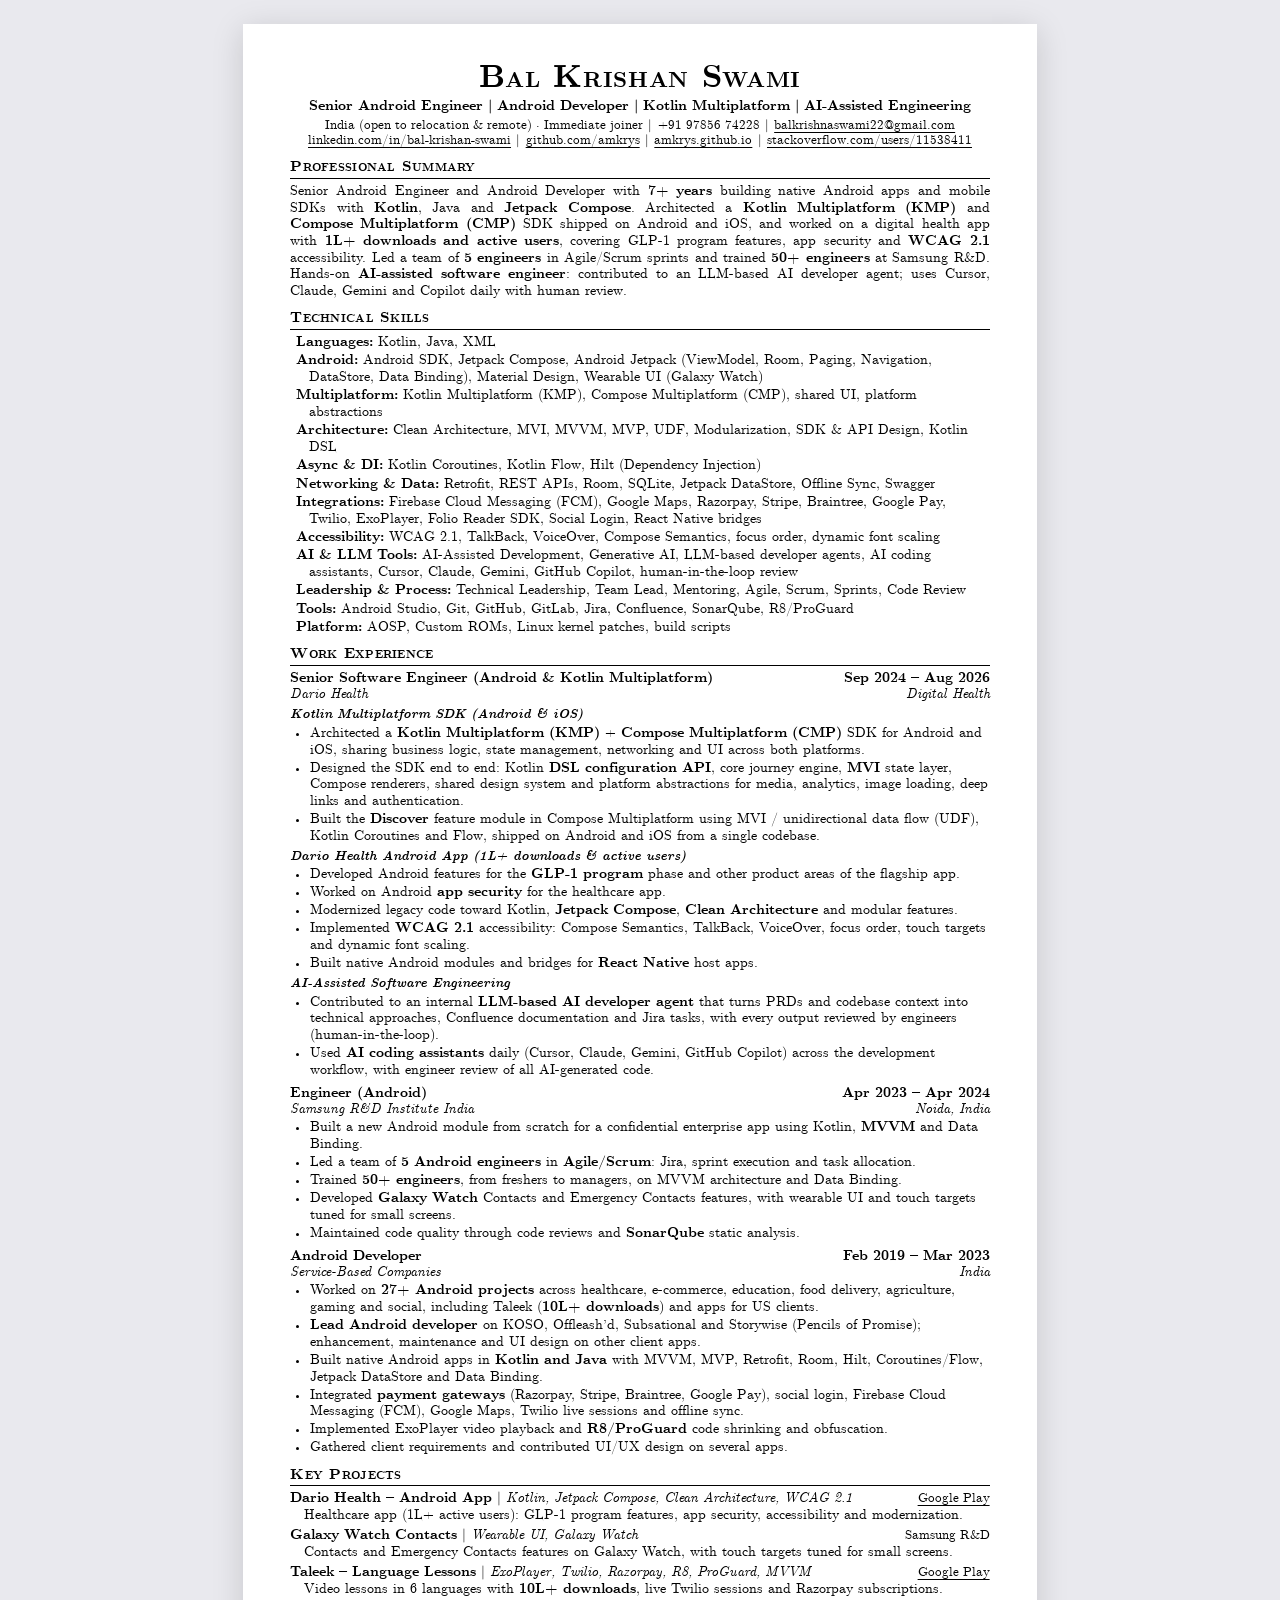
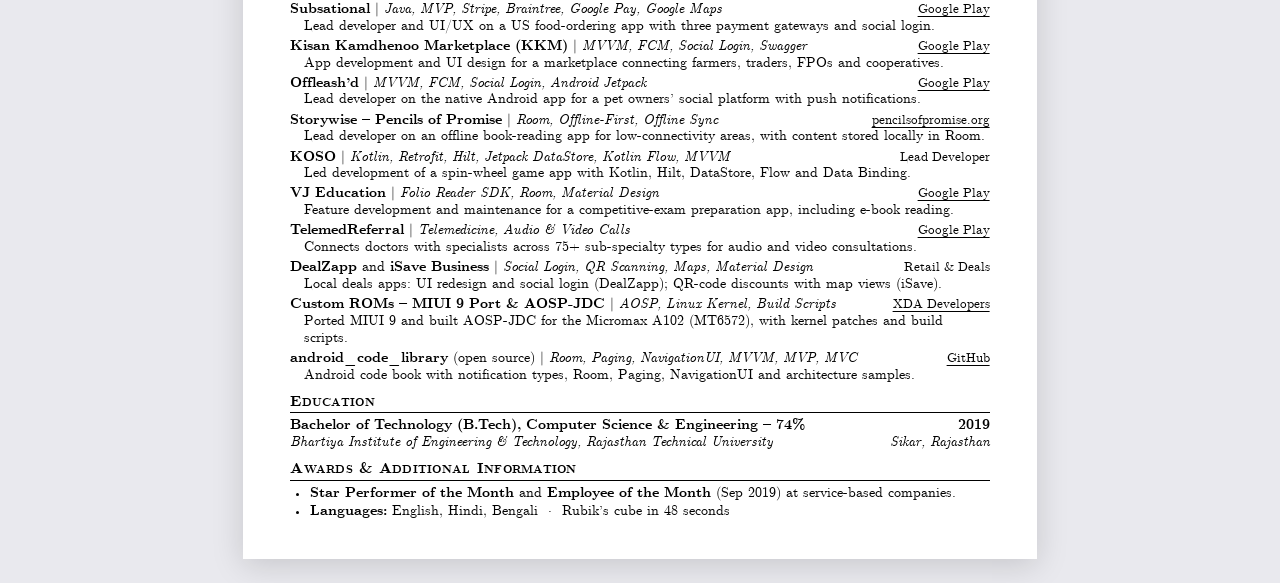
==== resume/master.html @ 357f17d6 "Add resume sources and PDF build script - master.html: two-page ATS-friendly master resume (Computer" ====
<!DOCTYPE html>
<html lang="en">
<head>
<meta charset="utf-8">
<meta name="viewport" content="width=device-width, initial-scale=1">
<title>Bal Krishan Swami – Senior Android Engineer – Resume</title>
<meta name="author" content="Bal Krishan Swami">
<meta name="description" content="Senior Android Engineer / Senior Android Developer resume: Kotlin, Jetpack Compose, Kotlin Multiplatform, Compose Multiplatform, mobile SDKs, AI-assisted engineering, Agile/Scrum team lead.">
<meta name="robots" content="noindex">
<style>
    /* Computer Modern, same face as the LaTeX template */
    @font-face { font-family: "CMU Serif"; src: url("fonts/cmunrm.woff") format("woff"); font-weight: 400; font-style: normal; }
    @font-face { font-family: "CMU Serif"; src: url("fonts/cmunbx.woff") format("woff"); font-weight: 700; font-style: normal; }
    @font-face { font-family: "CMU Serif"; src: url("fonts/cmunti.woff") format("woff"); font-weight: 400; font-style: italic; }
    @font-face { font-family: "CMU Serif"; src: url("fonts/cmunbi.woff") format("woff"); font-weight: 700; font-style: italic; }

    @page { size: A4; margin: 10mm 12.5mm 10mm; }

    * { box-sizing: border-box; }
    html { -webkit-print-color-adjust: exact; print-color-adjust: exact; }
    body {
        margin: 0; color: #000; background: #fff;
        font-family: "CMU Serif", "Latin Modern Roman", "Times New Roman", serif;
        font-size: 10.2pt; line-height: 1.23;
        /* ATS: no ligatures, so "fi", "fl", "ffl" extract as plain letters */
        font-variant-ligatures: none; font-feature-settings: "liga" 0, "clig" 0, "dlig" 0;
        hyphens: none;
    }
    .page { max-width: 185mm; margin: 0 auto; }
    @media screen { body { background: #e9e9ee; } .page { background: #fff; padding: 10mm 12.5mm; margin: 24px auto; box-shadow: 0 6px 30px rgba(0,0,0,.15); max-width: 210mm; } }

    a { color: inherit; text-decoration: none; }
    .u { text-decoration: underline; text-underline-offset: 2pt; text-decoration-thickness: .5pt; }

    /* ---------- header ---------- */
    header { text-align: center; margin-bottom: 2pt; }
    h1 { font-size: 24pt; font-weight: 700; font-variant: small-caps; letter-spacing: .5pt; margin: 0; line-height: 1.05; }
    .headline { margin: 2pt 0 2.5pt; font-size: 10.2pt; font-weight: 700; }
    .contact { margin: 0; font-size: 9.4pt; }
    .contact .sep { margin: 0 4pt; }

    /* ---------- sections ---------- */
    h2 {
        font-size: 11.6pt; font-weight: 700; font-variant: small-caps; letter-spacing: .2pt;
        margin: 7pt 0 3pt; padding-bottom: .5pt; border-bottom: .6pt solid #000;
        break-after: avoid;
    }
    h3.group { font-size: 10pt; font-style: italic; font-weight: 700; margin: 3pt 0 0; break-after: avoid; }
    .entry { margin-bottom: 4.5pt; }
    .entry-head { break-inside: avoid; break-after: avoid; }
    .row { display: flex; justify-content: space-between; align-items: baseline; gap: 10pt; }
    .row b { font-weight: 700; }
    .row .r { text-align: right; white-space: nowrap; }
    .sub { font-style: italic; }
    ul { margin: 1pt 0 0; padding-left: 14pt; }
    li { margin: 0 0 1pt; padding-left: 1pt; break-inside: avoid; }
    li::marker { font-size: 8pt; }
    p { margin: 0; }
    .summary { text-align: justify; }

    /* core competencies: plain list laid out in three columns (reads fine as text) */
    .competencies { columns: 3; column-gap: 14pt; margin: 1pt 0 0; padding-left: 14pt; }
    .competencies li { margin-bottom: .6pt; }

    .proj { margin-bottom: 2.6pt; break-inside: avoid; }
    .proj .tech { font-style: italic; }
    .proj .r { font-size: 9.6pt; }
    .proj p { padding-left: 10pt; }

    .skills { margin: 0; padding-left: 4pt; }
    .skills p { margin-bottom: 1.2pt; padding-left: 10pt; text-indent: -10pt; }
    .skills b { font-weight: 700; }
</style>
</head>
<body>
<main class="page">

    <header>
        <h1>Bal Krishan Swami</h1>
        <p class="headline">Senior Android Engineer | Android Developer | Kotlin Multiplatform | AI-Assisted Engineering</p>
        <p class="contact">
            India (open to relocation &amp; remote) · Immediate joiner<span class="sep">|</span><a href="tel:+919785674228">+91 97856 74228</a><span class="sep">|</span><a class="u" href="mailto:balkrishnaswami22@gmail.com">balkrishnaswami22@gmail.com</a><br>
            <a class="u" href="https://www.linkedin.com/in/bal-krishan-swami/">linkedin.com/in/bal-krishan-swami</a><span class="sep">|</span><a class="u" href="https://github.com/amkrys">github.com/amkrys</a><span class="sep">|</span><a class="u" href="https://amkrys.github.io/">amkrys.github.io</a><span class="sep">|</span><a class="u" href="https://stackoverflow.com/users/11538411/krishna">stackoverflow.com/users/11538411</a>
        </p>
    </header>

    <section>
        <h2>Professional Summary</h2>
        <p class="summary">
            Senior Android Engineer and Android Developer with <b>7+ years</b> building native Android apps and mobile SDKs with <b>Kotlin</b>, Java and <b>Jetpack Compose</b>. Architected a <b>Kotlin Multiplatform (KMP)</b> and
            <b>Compose Multiplatform (CMP)</b> SDK shipped on Android and iOS, and worked on a digital health app with
            <b>1L+ downloads and active users</b>, covering GLP-1 program features, app security and <b>WCAG 2.1</b> accessibility.
            Led a team of <b>5 engineers</b> in Agile/Scrum sprints and trained <b>50+ engineers</b> at Samsung R&amp;D.
            Hands-on <b>AI-assisted software engineer</b>: contributed to an LLM-based AI developer agent; uses Cursor, Claude, Gemini and Copilot daily with human review.
        </p>
    </section>

    <section>
        <h2>Technical Skills</h2>
        <div class="skills">
            <p><b>Languages:</b> Kotlin, Java, XML</p>
            <p><b>Android:</b> Android SDK, Jetpack Compose, Android Jetpack (ViewModel, Room, Paging, Navigation, DataStore, Data Binding), Material Design, Wearable UI (Galaxy Watch)</p>
            <p><b>Multiplatform:</b> Kotlin Multiplatform (KMP), Compose Multiplatform (CMP), shared UI, platform abstractions</p>
            <p><b>Architecture:</b> Clean Architecture, MVI, MVVM, MVP, UDF, Modularization, SDK &amp; API Design, Kotlin DSL</p>
            <p><b>Async &amp; DI:</b> Kotlin Coroutines, Kotlin Flow, Hilt (Dependency Injection)</p>
            <p><b>Networking &amp; Data:</b> Retrofit, REST APIs, Room, SQLite, Jetpack DataStore, Offline Sync, Swagger</p>
            <p><b>Integrations:</b> Firebase Cloud Messaging (FCM), Google Maps, Razorpay, Stripe, Braintree, Google Pay, Twilio, ExoPlayer, Folio Reader SDK, Social Login, React Native bridges</p>
            <p><b>Accessibility:</b> WCAG 2.1, TalkBack, VoiceOver, Compose Semantics, focus order, dynamic font scaling</p>
            <p><b>AI &amp; LLM Tools:</b> AI-Assisted Development, Generative AI, LLM-based developer agents, AI coding assistants, Cursor, Claude, Gemini, GitHub Copilot, human-in-the-loop review</p>
            <p><b>Leadership &amp; Process:</b> Technical Leadership, Team Lead, Mentoring, Agile, Scrum, Sprints, Code Review</p>
            <p><b>Tools:</b> Android Studio, Git, GitHub, GitLab, Jira, Confluence, SonarQube, R8/ProGuard</p>
            <p><b>Platform:</b> AOSP, Custom ROMs, Linux kernel patches, build scripts</p>
        </div>
    </section>

    <section>
        <h2>Work Experience</h2>

        <div class="entry">
            <div class="entry-head">
                <div class="row"><b>Senior Software Engineer (Android &amp; Kotlin Multiplatform)</b><b class="r">Sep 2024 – Aug 2026</b></div>
                <div class="row sub"><span>Dario Health</span><span class="r">Digital Health</span></div>
            </div>

            <h3 class="group">Kotlin Multiplatform SDK (Android &amp; iOS)</h3>
            <ul>
                <li>Architected a <b>Kotlin Multiplatform (KMP)</b> + <b>Compose Multiplatform (CMP)</b> SDK for Android and iOS, sharing business logic, state management, networking and UI across both platforms.</li>
                <li>Designed the SDK end to end: Kotlin <b>DSL configuration API</b>, core journey engine, <b>MVI</b> state layer, Compose renderers, shared design system and platform abstractions for media, analytics, image loading, deep links and authentication.</li>
                <li>Built the <b>Discover</b> feature module in Compose Multiplatform using MVI / unidirectional data flow (UDF), Kotlin Coroutines and Flow, shipped on Android and iOS from a single codebase.</li>
            </ul>

            <h3 class="group">Dario Health Android App (1L+ downloads &amp; active users)</h3>
            <ul>
                <li>Developed Android features for the <b>GLP-1 program</b> phase and other product areas of the flagship app.</li>
                <li>Worked on Android <b>app security</b> for the healthcare app.</li>
                <li>Modernized legacy code toward Kotlin, <b>Jetpack Compose</b>, <b>Clean Architecture</b> and modular features.</li>
                <li>Implemented <b>WCAG 2.1</b> accessibility: Compose Semantics, TalkBack, VoiceOver, focus order, touch targets and dynamic font scaling.</li>
                <li>Built native Android modules and bridges for <b>React Native</b> host apps.</li>
            </ul>

            <h3 class="group">AI-Assisted Software Engineering</h3>
            <ul>
                <li>Contributed to an internal <b>LLM-based AI developer agent</b> that turns PRDs and codebase context into technical approaches, Confluence documentation and Jira tasks, with every output reviewed by engineers (human-in-the-loop).</li>
                <li>Used <b>AI coding assistants</b> daily (Cursor, Claude, Gemini, GitHub Copilot) across the development workflow, with engineer review of all AI-generated code.</li>
            </ul>
        </div>

        <div class="entry">
            <div class="entry-head">
                <div class="row"><b>Engineer (Android)</b><b class="r">Apr 2023 – Apr 2024</b></div>
                <div class="row sub"><span>Samsung R&amp;D Institute India</span><span class="r">Noida, India</span></div>
            </div>
            <ul>
                <li>Built a new Android module from scratch for a confidential enterprise app using Kotlin, <b>MVVM</b> and Data Binding.</li>
                <li>Led a team of <b>5 Android engineers</b> in <b>Agile/Scrum</b>: Jira, sprint execution and task allocation.</li>
                <li>Trained <b>50+ engineers</b>, from freshers to managers, on MVVM architecture and Data Binding.</li>
                <li>Developed <b>Galaxy Watch</b> Contacts and Emergency Contacts features, with wearable UI and touch targets tuned for small screens.</li>
                <li>Maintained code quality through code reviews and <b>SonarQube</b> static analysis.</li>
            </ul>
        </div>

        <div class="entry">
            <div class="entry-head">
                <div class="row"><b>Android Developer</b><b class="r">Feb 2019 – Mar 2023</b></div>
                <div class="row sub"><span>Service-Based Companies</span><span class="r">India</span></div>
            </div>
            <ul>
                <li>Worked on <b>27+ Android projects</b> across healthcare, e-commerce, education, food delivery, agriculture, gaming and social, including Taleek (<b>10L+ downloads</b>) and apps for US clients.</li>
                <li><b>Lead Android developer</b> on KOSO, Offleash’d, Subsational and Storywise (Pencils of Promise); enhancement, maintenance and UI design on other client apps.</li>
                <li>Built native Android apps in <b>Kotlin and Java</b> with MVVM, MVP, Retrofit, Room, Hilt, Coroutines/Flow, Jetpack DataStore and Data Binding.</li>
                <li>Integrated <b>payment gateways</b> (Razorpay, Stripe, Braintree, Google Pay), social login, Firebase Cloud Messaging (FCM), Google Maps, Twilio live sessions and offline sync.</li>
                <li>Implemented ExoPlayer video playback and <b>R8/ProGuard</b> code shrinking and obfuscation.</li>
                <li>Gathered client requirements and contributed UI/UX design on several apps.</li>
            </ul>
        </div>
    </section>

    <section>
        <h2>Key Projects</h2>

        <div class="proj">
            <div class="row"><span><b>Dario Health – Android App</b> | <span class="tech">Kotlin, Jetpack Compose, Clean Architecture, WCAG 2.1</span></span><a class="r u" href="https://play.google.com/store/apps/details?id=com.labstyle.darioandroid">Google Play</a></div>
            <p>Healthcare app (1L+ active users): GLP-1 program features, app security, accessibility and modernization.</p>
        </div>
        <div class="proj">
            <div class="row"><span><b>Galaxy Watch Contacts</b> | <span class="tech">Wearable UI, Galaxy Watch</span></span><span class="r">Samsung R&amp;D</span></div>
            <p>Contacts and Emergency Contacts features on Galaxy Watch, with touch targets tuned for small screens.</p>
        </div>
        <div class="proj">
            <div class="row"><span><b>Taleek – Language Lessons</b> | <span class="tech">ExoPlayer, Twilio, Razorpay, R8, ProGuard, MVVM</span></span><a class="r u" href="https://play.google.com/store/apps/details?id=com.taleek.app">Google Play</a></div>
            <p>Video lessons in 6 languages with <b>10L+ downloads</b>, live Twilio sessions and Razorpay subscriptions.</p>
        </div>
        <div class="proj">
            <div class="row"><span><b>Subsational</b> | <span class="tech">Java, MVP, Stripe, Braintree, Google Pay, Google Maps</span></span><a class="r u" href="https://play.google.com/store/apps/details?id=com.subseats">Google Play</a></div>
            <p>Lead developer and UI/UX on a US food-ordering app with three payment gateways and social login.</p>
        </div>
        <div class="proj">
            <div class="row"><span><b>Kisan Kamdhenoo Marketplace (KKM)</b> | <span class="tech">MVVM, FCM, Social Login, Swagger</span></span><a class="r u" href="https://play.google.com/store/apps/details?id=com.kipl.kkm">Google Play</a></div>
            <p>App development and UI design for a marketplace connecting farmers, traders, FPOs and cooperatives.</p>
        </div>
        <div class="proj">
            <div class="row"><span><b>Offleash’d</b> | <span class="tech">MVVM, FCM, Social Login, Android Jetpack</span></span><a class="r u" href="https://play.google.com/store/apps/details?id=com.offleashd">Google Play</a></div>
            <p>Lead developer on the native Android app for a pet owners’ social platform with push notifications.</p>
        </div>
        <div class="proj">
            <div class="row"><span><b>Storywise – Pencils of Promise</b> | <span class="tech">Room, Offline-First, Offline Sync</span></span><a class="r u" href="https://pencilsofpromise.org/">pencilsofpromise.org</a></div>
            <p>Lead developer on an offline book-reading app for low-connectivity areas, with content stored locally in Room.</p>
        </div>
        <div class="proj">
            <div class="row"><span><b>KOSO</b> | <span class="tech">Kotlin, Retrofit, Hilt, Jetpack DataStore, Kotlin Flow, MVVM</span></span><span class="r">Lead Developer</span></div>
            <p>Led development of a spin-wheel game app with Kotlin, Hilt, DataStore, Flow and Data Binding.</p>
        </div>
        <div class="proj">
            <div class="row"><span><b>VJ Education</b> | <span class="tech">Folio Reader SDK, Room, Material Design</span></span><a class="r u" href="https://play.google.com/store/apps/details?id=com.vj.education">Google Play</a></div>
            <p>Feature development and maintenance for a competitive-exam preparation app, including e-book reading.</p>
        </div>
        <div class="proj">
            <div class="row"><span><b>TelemedReferral</b> | <span class="tech">Telemedicine, Audio &amp; Video Calls</span></span><a class="r u" href="https://play.google.com/store/apps/details?id=com.telemed.referral">Google Play</a></div>
            <p>Connects doctors with specialists across 75+ sub-specialty types for audio and video consultations.</p>
        </div>
        <div class="proj">
            <div class="row"><span><b>DealZapp</b> and <b>iSave Business</b> | <span class="tech">Social Login, QR Scanning, Maps, Material Design</span></span><span class="r">Retail &amp; Deals</span></div>
            <p>Local deals apps: UI redesign and social login (DealZapp); QR-code discounts with map views (iSave).</p>
        </div>
        <div class="proj">
            <div class="row"><span><b>Custom ROMs – MIUI 9 Port &amp; AOSP-JDC</b> | <span class="tech">AOSP, Linux Kernel, Build Scripts</span></span><a class="r u" href="https://xdaforums.com/m/krishnavaishnav.6556823/">XDA Developers</a></div>
            <p>Ported MIUI 9 and built AOSP-JDC for the Micromax A102 (MT6572), with kernel patches and build scripts.</p>
        </div>
        <div class="proj">
            <div class="row"><span><b>android_code_library</b> (open source) | <span class="tech">Room, Paging, NavigationUI, MVVM, MVP, MVC</span></span><a class="r u" href="https://github.com/amkrys/android_code_library">GitHub</a></div>
            <p>Android code book with notification types, Room, Paging, NavigationUI and architecture samples.</p>
        </div>
    </section>

    <section>
        <h2>Education</h2>
        <div class="entry">
            <div class="row"><b>Bachelor of Technology (B.Tech), Computer Science &amp; Engineering – 74%</b><b class="r">2019</b></div>
            <div class="row sub"><span>Bhartiya Institute of Engineering &amp; Technology, Rajasthan Technical University</span><span class="r">Sikar, Rajasthan</span></div>
        </div>
    </section>

    <section>
        <h2>Awards &amp; Additional Information</h2>
        <ul>
            <li><b>Star Performer of the Month</b> and <b>Employee of the Month</b> (Sep 2019) at service-based companies.</li>
            <li><b>Languages:</b> English, Hindi, Bengali &nbsp;·&nbsp; Rubik’s cube in 48 seconds</li>
        </ul>
    </section>

</main>
</body>
</html>
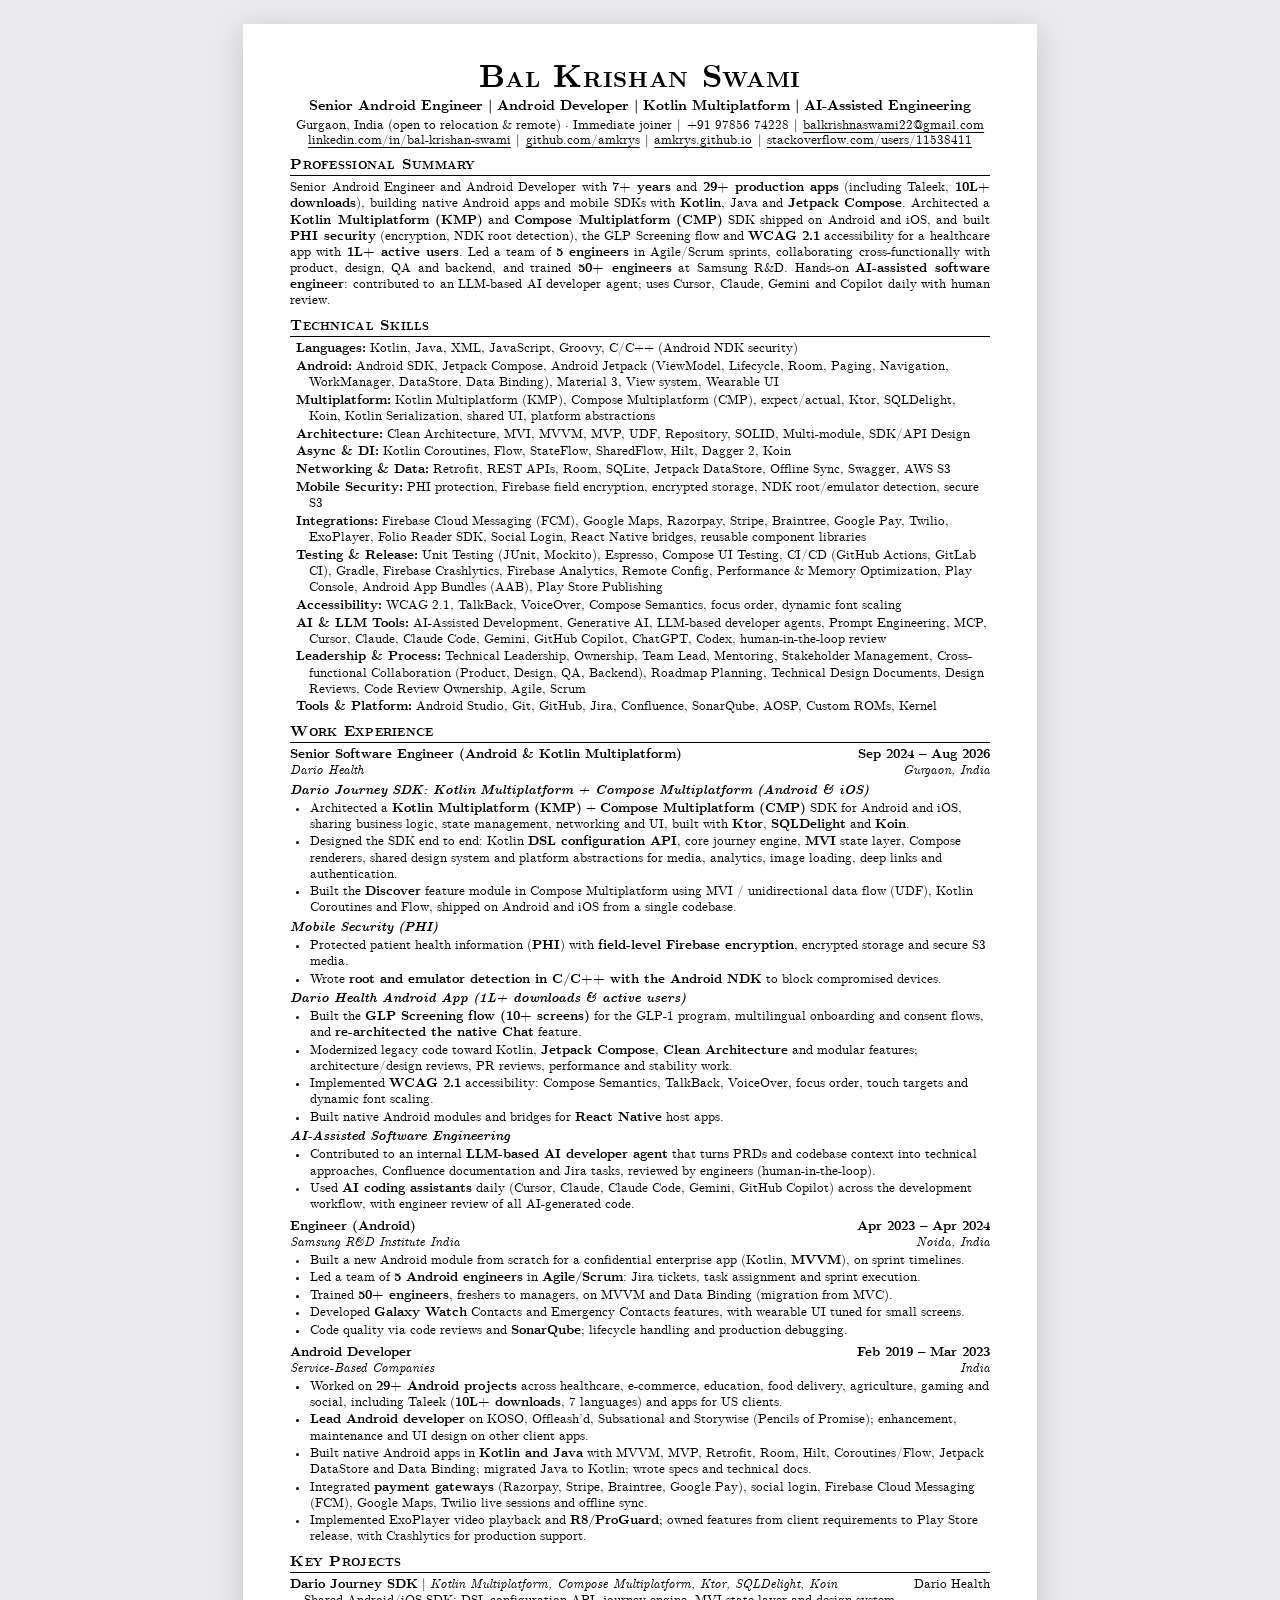
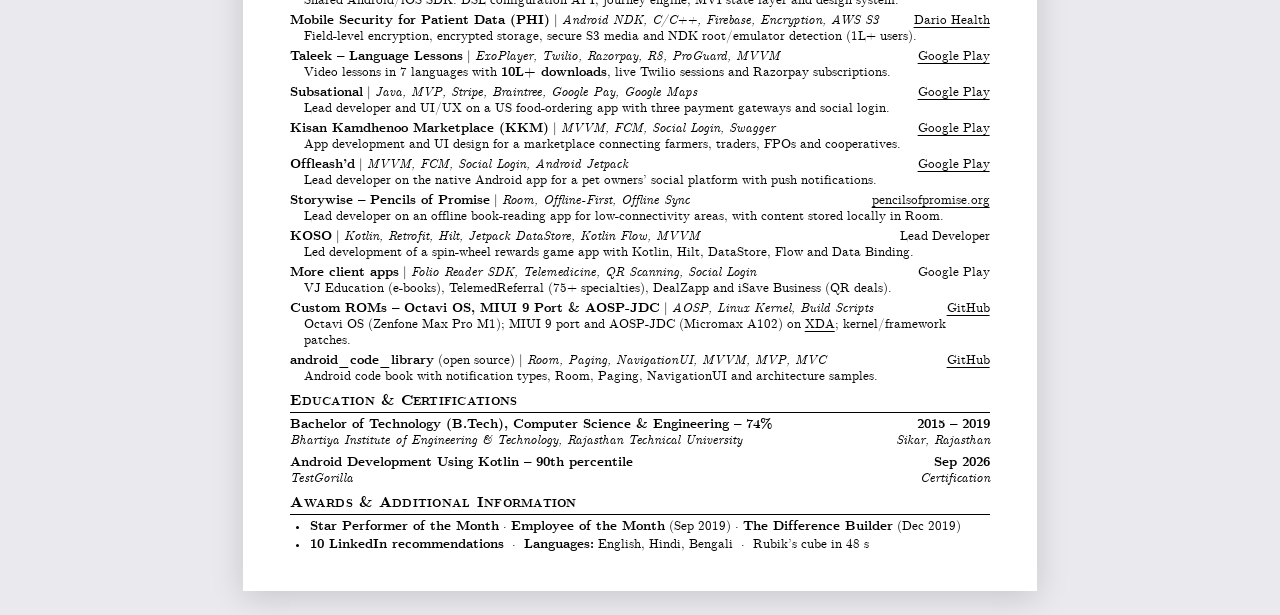
==== commit 52e52633: "Update resume: mobile security, Gurgaon, 29+ apps, Taleek 10L+ Two-page ATS master resume synced wit" ====
--- a/resume/master.html
+++ b/resume/master.html
@@ -14,14 +14,14 @@
     @font-face { font-family: "CMU Serif"; src: url("fonts/cmunti.woff") format("woff"); font-weight: 400; font-style: italic; }
     @font-face { font-family: "CMU Serif"; src: url("fonts/cmunbi.woff") format("woff"); font-weight: 700; font-style: italic; }
 
-    @page { size: A4; margin: 10mm 12.5mm 10mm; }
+    @page { size: A4; margin: 9mm 12.5mm 9mm; }
 
     * { box-sizing: border-box; }
     html { -webkit-print-color-adjust: exact; print-color-adjust: exact; }
     body {
         margin: 0; color: #000; background: #fff;
         font-family: "CMU Serif", "Latin Modern Roman", "Times New Roman", serif;
-        font-size: 10.2pt; line-height: 1.23;
+        font-size: 10.1pt; line-height: 1.2;
         /* ATS: no ligatures, so "fi", "fl", "ffl" extract as plain letters */
         font-variant-ligatures: none; font-feature-settings: "liga" 0, "clig" 0, "dlig" 0;
         hyphens: none;
@@ -30,6 +30,7 @@
     @media screen { body { background: #e9e9ee; } .page { background: #fff; padding: 10mm 12.5mm; margin: 24px auto; box-shadow: 0 6px 30px rgba(0,0,0,.15); max-width: 210mm; } }
 
     a { color: inherit; text-decoration: none; }
+    .nw { white-space: nowrap; }
     .u { text-decoration: underline; text-underline-offset: 2pt; text-decoration-thickness: .5pt; }
 
     /* ---------- header ---------- */
@@ -42,7 +43,7 @@
     /* ---------- sections ---------- */
     h2 {
         font-size: 11.6pt; font-weight: 700; font-variant: small-caps; letter-spacing: .2pt;
-        margin: 7pt 0 3pt; padding-bottom: .5pt; border-bottom: .6pt solid #000;
+        margin: 6pt 0 2.5pt; padding-bottom: .5pt; border-bottom: .6pt solid #000;
         break-after: avoid;
     }
     h3.group { font-size: 10pt; font-style: italic; font-weight: 700; margin: 3pt 0 0; break-after: avoid; }
@@ -79,7 +80,7 @@
         <h1>Bal Krishan Swami</h1>
         <p class="headline">Senior Android Engineer | Android Developer | Kotlin Multiplatform | AI-Assisted Engineering</p>
         <p class="contact">
-            India (open to relocation &amp; remote) · Immediate joiner<span class="sep">|</span><a href="tel:+919785674228">+91 97856 74228</a><span class="sep">|</span><a class="u" href="mailto:balkrishnaswami22@gmail.com">balkrishnaswami22@gmail.com</a><br>
+            Gurgaon, India (open to relocation &amp; remote) · Immediate joiner<span class="sep">|</span><a href="tel:+919785674228">+91 97856 74228</a><span class="sep">|</span><a class="u" href="mailto:balkrishnaswami22@gmail.com">balkrishnaswami22@gmail.com</a><br>
             <a class="u" href="https://www.linkedin.com/in/bal-krishan-swami/">linkedin.com/in/bal-krishan-swami</a><span class="sep">|</span><a class="u" href="https://github.com/amkrys">github.com/amkrys</a><span class="sep">|</span><a class="u" href="https://amkrys.github.io/">amkrys.github.io</a><span class="sep">|</span><a class="u" href="https://stackoverflow.com/users/11538411/krishna">stackoverflow.com/users/11538411</a>
         </p>
     </header>
@@ -87,29 +88,29 @@
     <section>
         <h2>Professional Summary</h2>
         <p class="summary">
-            Senior Android Engineer and Android Developer with <b>7+ years</b> building native Android apps and mobile SDKs with <b>Kotlin</b>, Java and <b>Jetpack Compose</b>. Architected a <b>Kotlin Multiplatform (KMP)</b> and
-            <b>Compose Multiplatform (CMP)</b> SDK shipped on Android and iOS, and worked on a digital health app with
-            <b>1L+ downloads and active users</b>, covering GLP-1 program features, app security and <b>WCAG 2.1</b> accessibility.
-            Led a team of <b>5 engineers</b> in Agile/Scrum sprints and trained <b>50+ engineers</b> at Samsung R&amp;D.
-            Hands-on <b>AI-assisted software engineer</b>: contributed to an LLM-based AI developer agent; uses Cursor, Claude, Gemini and Copilot daily with human review.
+            Senior Android Engineer and Android Developer with <b>7+ years</b> and <b>29+ production apps</b> (including Taleek, <b>10L+ downloads</b>), building native Android apps and mobile SDKs with <b>Kotlin</b>, Java and <b>Jetpack Compose</b>. Architected a <b>Kotlin Multiplatform (KMP)</b> and
+            <b>Compose Multiplatform (CMP)</b> SDK shipped on Android and iOS, and built <b>PHI security</b> (encryption, NDK root detection), the GLP Screening flow and <b>WCAG 2.1</b> accessibility for a healthcare app with <b>1L+ active users</b>.
+            Led a team of <b>5 engineers</b> in Agile/Scrum sprints, collaborating cross-functionally with product, design, QA and backend, and trained <b>50+ engineers</b> at Samsung R&amp;D.
+            Hands-on <b><span class="nw">AI-assisted</span> software engineer</b>: contributed to an <span class="nw">LLM-based</span> AI developer agent; uses Cursor, Claude, Gemini and Copilot daily with human review.
         </p>
     </section>
 
     <section>
         <h2>Technical Skills</h2>
         <div class="skills">
-            <p><b>Languages:</b> Kotlin, Java, XML</p>
-            <p><b>Android:</b> Android SDK, Jetpack Compose, Android Jetpack (ViewModel, Room, Paging, Navigation, DataStore, Data Binding), Material Design, Wearable UI (Galaxy Watch)</p>
-            <p><b>Multiplatform:</b> Kotlin Multiplatform (KMP), Compose Multiplatform (CMP), shared UI, platform abstractions</p>
-            <p><b>Architecture:</b> Clean Architecture, MVI, MVVM, MVP, UDF, Modularization, SDK &amp; API Design, Kotlin DSL</p>
-            <p><b>Async &amp; DI:</b> Kotlin Coroutines, Kotlin Flow, Hilt (Dependency Injection)</p>
-            <p><b>Networking &amp; Data:</b> Retrofit, REST APIs, Room, SQLite, Jetpack DataStore, Offline Sync, Swagger</p>
-            <p><b>Integrations:</b> Firebase Cloud Messaging (FCM), Google Maps, Razorpay, Stripe, Braintree, Google Pay, Twilio, ExoPlayer, Folio Reader SDK, Social Login, React Native bridges</p>
+            <p><b>Languages:</b> Kotlin, Java, XML, JavaScript, Groovy, C/C++ (Android NDK security)</p>
+            <p><b>Android:</b> Android SDK, Jetpack Compose, Android Jetpack (ViewModel, Lifecycle, Room, Paging, Navigation, WorkManager, DataStore, Data Binding), Material 3, View system, Wearable UI</p>
+            <p><b>Multiplatform:</b> Kotlin Multiplatform (KMP), Compose Multiplatform (CMP), expect/actual, Ktor, SQLDelight, Koin, Kotlin Serialization, shared UI, platform abstractions</p>
+            <p><b>Architecture:</b> Clean Architecture, MVI, MVVM, MVP, UDF, Repository, SOLID, <span class="nw">Multi-module</span>, SDK/API Design</p>
+            <p><b>Async &amp; DI:</b> Kotlin Coroutines, Flow, StateFlow, SharedFlow, Hilt, Dagger 2, Koin</p>
+            <p><b>Networking &amp; Data:</b> Retrofit, REST APIs, Room, SQLite, Jetpack DataStore, Offline Sync, Swagger, AWS S3</p>
+            <p><b>Mobile Security:</b> PHI protection, Firebase field encryption, encrypted storage, NDK root/emulator detection, secure S3</p>
+            <p><b>Integrations:</b> Firebase Cloud Messaging (FCM), Google Maps, Razorpay, Stripe, Braintree, Google Pay, Twilio, ExoPlayer, Folio Reader SDK, Social Login, React Native bridges, reusable component libraries</p>
+            <p><b>Testing &amp; Release:</b> Unit Testing (JUnit, Mockito), Espresso, Compose UI Testing, CI/CD (GitHub Actions, GitLab CI), Gradle, Firebase Crashlytics, Firebase Analytics, Remote Config, Performance &amp; Memory Optimization, Play Console, Android App Bundles (AAB), Play Store Publishing</p>
             <p><b>Accessibility:</b> WCAG 2.1, TalkBack, VoiceOver, Compose Semantics, focus order, dynamic font scaling</p>
-            <p><b>AI &amp; LLM Tools:</b> AI-Assisted Development, Generative AI, LLM-based developer agents, AI coding assistants, Cursor, Claude, Gemini, GitHub Copilot, human-in-the-loop review</p>
-            <p><b>Leadership &amp; Process:</b> Technical Leadership, Team Lead, Mentoring, Agile, Scrum, Sprints, Code Review</p>
-            <p><b>Tools:</b> Android Studio, Git, GitHub, GitLab, Jira, Confluence, SonarQube, R8/ProGuard</p>
-            <p><b>Platform:</b> AOSP, Custom ROMs, Linux kernel patches, build scripts</p>
+            <p><b>AI &amp; LLM Tools:</b> <span class="nw">AI-Assisted</span> Development, Generative AI, <span class="nw">LLM-based</span> developer agents, Prompt Engineering, MCP, Cursor, Claude, Claude Code, Gemini, GitHub Copilot, ChatGPT, Codex, <span class="nw">human-in-the-loop</span> review</p>
+            <p><b>Leadership &amp; Process:</b> Technical Leadership, Ownership, Team Lead, Mentoring, Stakeholder Management, Cross-functional Collaboration (Product, Design, QA, Backend), Roadmap Planning, Technical Design Documents, Design Reviews, Code Review Ownership, Agile, Scrum</p>
+            <p><b>Tools &amp; Platform:</b> Android Studio, Git, GitHub, Jira, Confluence, SonarQube, AOSP, Custom ROMs, Kernel</p>
         </div>
     </section>
 
@@ -119,29 +120,34 @@
         <div class="entry">
             <div class="entry-head">
                 <div class="row"><b>Senior Software Engineer (Android &amp; Kotlin Multiplatform)</b><b class="r">Sep 2024 – Aug 2026</b></div>
-                <div class="row sub"><span>Dario Health</span><span class="r">Digital Health</span></div>
+                <div class="row sub"><span>Dario Health</span><span class="r">Gurgaon, India</span></div>
             </div>
 
-            <h3 class="group">Kotlin Multiplatform SDK (Android &amp; iOS)</h3>
-            <ul>
-                <li>Architected a <b>Kotlin Multiplatform (KMP)</b> + <b>Compose Multiplatform (CMP)</b> SDK for Android and iOS, sharing business logic, state management, networking and UI across both platforms.</li>
+            <h3 class="group">Dario Journey SDK: Kotlin Multiplatform + Compose Multiplatform (Android &amp; iOS)</h3>
+            <ul>
+                <li>Architected a <b>Kotlin Multiplatform (KMP)</b> + <b>Compose Multiplatform (CMP)</b> SDK for Android and iOS, sharing business logic, state management, networking and UI, built with <b>Ktor</b>, <b>SQLDelight</b> and <b>Koin</b>.</li>
                 <li>Designed the SDK end to end: Kotlin <b>DSL configuration API</b>, core journey engine, <b>MVI</b> state layer, Compose renderers, shared design system and platform abstractions for media, analytics, image loading, deep links and authentication.</li>
                 <li>Built the <b>Discover</b> feature module in Compose Multiplatform using MVI / unidirectional data flow (UDF), Kotlin Coroutines and Flow, shipped on Android and iOS from a single codebase.</li>
             </ul>
 
+            <h3 class="group">Mobile Security (PHI)</h3>
+            <ul>
+                <li>Protected patient health information (<b>PHI</b>) with <b>field-level Firebase encryption</b>, encrypted storage and secure S3 media.</li>
+                <li>Wrote <b>root and emulator detection in C/C++ with the Android NDK</b> to block compromised devices.</li>
+            </ul>
+
             <h3 class="group">Dario Health Android App (1L+ downloads &amp; active users)</h3>
             <ul>
-                <li>Developed Android features for the <b>GLP-1 program</b> phase and other product areas of the flagship app.</li>
-                <li>Worked on Android <b>app security</b> for the healthcare app.</li>
-                <li>Modernized legacy code toward Kotlin, <b>Jetpack Compose</b>, <b>Clean Architecture</b> and modular features.</li>
+                <li>Built the <b>GLP Screening flow (10+ screens)</b> for the GLP-1 program, multilingual onboarding and consent flows, and <b>re-architected the native Chat</b> feature.</li>
+                <li>Modernized legacy code toward Kotlin, <b>Jetpack Compose</b>, <b>Clean Architecture</b> and modular features; architecture/design reviews, PR reviews, performance and stability work.</li>
                 <li>Implemented <b>WCAG 2.1</b> accessibility: Compose Semantics, TalkBack, VoiceOver, focus order, touch targets and dynamic font scaling.</li>
                 <li>Built native Android modules and bridges for <b>React Native</b> host apps.</li>
             </ul>
 
             <h3 class="group">AI-Assisted Software Engineering</h3>
             <ul>
-                <li>Contributed to an internal <b>LLM-based AI developer agent</b> that turns PRDs and codebase context into technical approaches, Confluence documentation and Jira tasks, with every output reviewed by engineers (human-in-the-loop).</li>
-                <li>Used <b>AI coding assistants</b> daily (Cursor, Claude, Gemini, GitHub Copilot) across the development workflow, with engineer review of all AI-generated code.</li>
+                <li>Contributed to an internal <b>LLM-based AI developer agent</b> that turns PRDs and codebase context into technical approaches, Confluence documentation and Jira tasks, reviewed by engineers <span class="nw">(human-in-the-loop)</span>.</li>
+                <li>Used <b>AI coding assistants</b> daily (Cursor, Claude, Claude Code, Gemini, GitHub Copilot) across the development workflow, with engineer review of all <span class="nw">AI-generated</span> code.</li>
             </ul>
         </div>
 
@@ -151,11 +157,11 @@
                 <div class="row sub"><span>Samsung R&amp;D Institute India</span><span class="r">Noida, India</span></div>
             </div>
             <ul>
-                <li>Built a new Android module from scratch for a confidential enterprise app using Kotlin, <b>MVVM</b> and Data Binding.</li>
-                <li>Led a team of <b>5 Android engineers</b> in <b>Agile/Scrum</b>: Jira, sprint execution and task allocation.</li>
-                <li>Trained <b>50+ engineers</b>, from freshers to managers, on MVVM architecture and Data Binding.</li>
-                <li>Developed <b>Galaxy Watch</b> Contacts and Emergency Contacts features, with wearable UI and touch targets tuned for small screens.</li>
-                <li>Maintained code quality through code reviews and <b>SonarQube</b> static analysis.</li>
+                <li>Built a new Android module from scratch for a confidential enterprise app (Kotlin, <b>MVVM</b>), on sprint timelines.</li>
+                <li>Led a team of <b>5 Android engineers</b> in <b>Agile/Scrum</b>: Jira tickets, task assignment and sprint execution.</li>
+                <li>Trained <b>50+ engineers</b>, freshers to managers, on MVVM and Data Binding (migration from MVC).</li>
+                <li>Developed <b>Galaxy Watch</b> Contacts and Emergency Contacts features, with wearable UI tuned for small screens.</li>
+                <li>Code quality via code reviews and <b>SonarQube</b>; lifecycle handling and production debugging.</li>
             </ul>
         </div>
 
@@ -165,12 +171,11 @@
                 <div class="row sub"><span>Service-Based Companies</span><span class="r">India</span></div>
             </div>
             <ul>
-                <li>Worked on <b>27+ Android projects</b> across healthcare, e-commerce, education, food delivery, agriculture, gaming and social, including Taleek (<b>10L+ downloads</b>) and apps for US clients.</li>
+                <li>Worked on <b>29+ Android projects</b> across healthcare, e-commerce, education, food delivery, agriculture, gaming and social, including Taleek (<b>10L+ downloads</b>, 7 languages) and apps for US clients.</li>
                 <li><b>Lead Android developer</b> on KOSO, Offleash’d, Subsational and Storywise (Pencils of Promise); enhancement, maintenance and UI design on other client apps.</li>
-                <li>Built native Android apps in <b>Kotlin and Java</b> with MVVM, MVP, Retrofit, Room, Hilt, Coroutines/Flow, Jetpack DataStore and Data Binding.</li>
+                <li>Built native Android apps in <b>Kotlin and Java</b> with MVVM, MVP, Retrofit, Room, Hilt, Coroutines/Flow, Jetpack DataStore and Data Binding; migrated Java to Kotlin; wrote specs and technical docs.</li>
                 <li>Integrated <b>payment gateways</b> (Razorpay, Stripe, Braintree, Google Pay), social login, Firebase Cloud Messaging (FCM), Google Maps, Twilio live sessions and offline sync.</li>
-                <li>Implemented ExoPlayer video playback and <b>R8/ProGuard</b> code shrinking and obfuscation.</li>
-                <li>Gathered client requirements and contributed UI/UX design on several apps.</li>
+                <li>Implemented ExoPlayer video playback and <b>R8/ProGuard</b>; owned features from client requirements to Play Store release, with Crashlytics for production support.</li>
             </ul>
         </div>
     </section>
@@ -179,16 +184,16 @@
         <h2>Key Projects</h2>
 
         <div class="proj">
-            <div class="row"><span><b>Dario Health – Android App</b> | <span class="tech">Kotlin, Jetpack Compose, Clean Architecture, WCAG 2.1</span></span><a class="r u" href="https://play.google.com/store/apps/details?id=com.labstyle.darioandroid">Google Play</a></div>
-            <p>Healthcare app (1L+ active users): GLP-1 program features, app security, accessibility and modernization.</p>
-        </div>
-        <div class="proj">
-            <div class="row"><span><b>Galaxy Watch Contacts</b> | <span class="tech">Wearable UI, Galaxy Watch</span></span><span class="r">Samsung R&amp;D</span></div>
-            <p>Contacts and Emergency Contacts features on Galaxy Watch, with touch targets tuned for small screens.</p>
+            <div class="row"><span><b>Dario Journey SDK</b> | <span class="tech">Kotlin Multiplatform, Compose Multiplatform, Ktor, SQLDelight, Koin</span></span><span class="r">Dario Health</span></div>
+            <p>Shared Android/iOS SDK: DSL configuration API, journey engine, MVI state layer and design system.</p>
+        </div>
+        <div class="proj">
+            <div class="row"><span><b>Mobile Security for Patient Data (PHI)</b> | <span class="tech">Android NDK, C/C++, Firebase, Encryption, AWS S3</span></span><a class="r u" href="https://play.google.com/store/apps/details?id=com.labstyle.darioandroid">Dario Health</a></div>
+            <p>Field-level encryption, encrypted storage, secure S3 media and NDK root/emulator detection (1L+ users).</p>
         </div>
         <div class="proj">
             <div class="row"><span><b>Taleek – Language Lessons</b> | <span class="tech">ExoPlayer, Twilio, Razorpay, R8, ProGuard, MVVM</span></span><a class="r u" href="https://play.google.com/store/apps/details?id=com.taleek.app">Google Play</a></div>
-            <p>Video lessons in 6 languages with <b>10L+ downloads</b>, live Twilio sessions and Razorpay subscriptions.</p>
+            <p>Video lessons in 7 languages with <b>10L+ downloads</b>, live Twilio sessions and Razorpay subscriptions.</p>
         </div>
         <div class="proj">
             <div class="row"><span><b>Subsational</b> | <span class="tech">Java, MVP, Stripe, Braintree, Google Pay, Google Maps</span></span><a class="r u" href="https://play.google.com/store/apps/details?id=com.subseats">Google Play</a></div>
@@ -208,23 +213,15 @@
         </div>
         <div class="proj">
             <div class="row"><span><b>KOSO</b> | <span class="tech">Kotlin, Retrofit, Hilt, Jetpack DataStore, Kotlin Flow, MVVM</span></span><span class="r">Lead Developer</span></div>
-            <p>Led development of a spin-wheel game app with Kotlin, Hilt, DataStore, Flow and Data Binding.</p>
-        </div>
-        <div class="proj">
-            <div class="row"><span><b>VJ Education</b> | <span class="tech">Folio Reader SDK, Room, Material Design</span></span><a class="r u" href="https://play.google.com/store/apps/details?id=com.vj.education">Google Play</a></div>
-            <p>Feature development and maintenance for a competitive-exam preparation app, including e-book reading.</p>
-        </div>
-        <div class="proj">
-            <div class="row"><span><b>TelemedReferral</b> | <span class="tech">Telemedicine, Audio &amp; Video Calls</span></span><a class="r u" href="https://play.google.com/store/apps/details?id=com.telemed.referral">Google Play</a></div>
-            <p>Connects doctors with specialists across 75+ sub-specialty types for audio and video consultations.</p>
-        </div>
-        <div class="proj">
-            <div class="row"><span><b>DealZapp</b> and <b>iSave Business</b> | <span class="tech">Social Login, QR Scanning, Maps, Material Design</span></span><span class="r">Retail &amp; Deals</span></div>
-            <p>Local deals apps: UI redesign and social login (DealZapp); QR-code discounts with map views (iSave).</p>
-        </div>
-        <div class="proj">
-            <div class="row"><span><b>Custom ROMs – MIUI 9 Port &amp; AOSP-JDC</b> | <span class="tech">AOSP, Linux Kernel, Build Scripts</span></span><a class="r u" href="https://xdaforums.com/m/krishnavaishnav.6556823/">XDA Developers</a></div>
-            <p>Ported MIUI 9 and built AOSP-JDC for the Micromax A102 (MT6572), with kernel patches and build scripts.</p>
+            <p>Led development of a spin-wheel rewards game app with Kotlin, Hilt, DataStore, Flow and Data Binding.</p>
+        </div>
+        <div class="proj">
+            <div class="row"><span><b>More client apps</b> | <span class="tech">Folio Reader SDK, Telemedicine, QR Scanning, Social Login</span></span><span class="r">Google Play</span></div>
+            <p>VJ Education (e-books), TelemedReferral (75+ specialties), DealZapp and iSave Business (QR deals).</p>
+        </div>
+        <div class="proj">
+            <div class="row"><span><b>Custom ROMs – Octavi OS, MIUI 9 Port &amp; AOSP-JDC</b> | <span class="tech">AOSP, Linux Kernel, Build Scripts</span></span><a class="r u" href="https://github.com/amkrys/device_asus_X00TD">GitHub</a></div>
+            <p>Octavi OS (Zenfone Max Pro M1); MIUI 9 port and AOSP-JDC (Micromax A102) on <a class="u" href="https://xdaforums.com/t/miui9-ported-for-micromax-a102-mt6572.3694109/">XDA</a>; kernel/framework patches.</p>
         </div>
         <div class="proj">
             <div class="row"><span><b>android_code_library</b> (open source) | <span class="tech">Room, Paging, NavigationUI, MVVM, MVP, MVC</span></span><a class="r u" href="https://github.com/amkrys/android_code_library">GitHub</a></div>
@@ -233,18 +230,22 @@
     </section>
 
     <section>
-        <h2>Education</h2>
-        <div class="entry">
-            <div class="row"><b>Bachelor of Technology (B.Tech), Computer Science &amp; Engineering – 74%</b><b class="r">2019</b></div>
+        <h2>Education &amp; Certifications</h2>
+        <div class="entry">
+            <div class="row"><b>Bachelor of Technology (B.Tech), Computer Science &amp; Engineering – 74%</b><b class="r">2015 – 2019</b></div>
             <div class="row sub"><span>Bhartiya Institute of Engineering &amp; Technology, Rajasthan Technical University</span><span class="r">Sikar, Rajasthan</span></div>
+        </div>
+        <div class="entry">
+            <div class="row"><b>Android Development Using Kotlin – 90th percentile</b><b class="r">Sep 2026</b></div>
+            <div class="row sub"><span>TestGorilla</span><span class="r">Certification</span></div>
         </div>
     </section>
 
     <section>
         <h2>Awards &amp; Additional Information</h2>
         <ul>
-            <li><b>Star Performer of the Month</b> and <b>Employee of the Month</b> (Sep 2019) at service-based companies.</li>
-            <li><b>Languages:</b> English, Hindi, Bengali &nbsp;·&nbsp; Rubik’s cube in 48 seconds</li>
+            <li><b>Star Performer of the Month</b> · <b>Employee of the Month</b> (Sep 2019) · <b>The Difference Builder</b> (Dec 2019)</li>
+            <li><b>10 LinkedIn recommendations</b> &nbsp;·&nbsp; <b>Languages:</b> English, Hindi, Bengali &nbsp;·&nbsp; Rubik’s cube in 48 s</li>
         </ul>
     </section>
 
